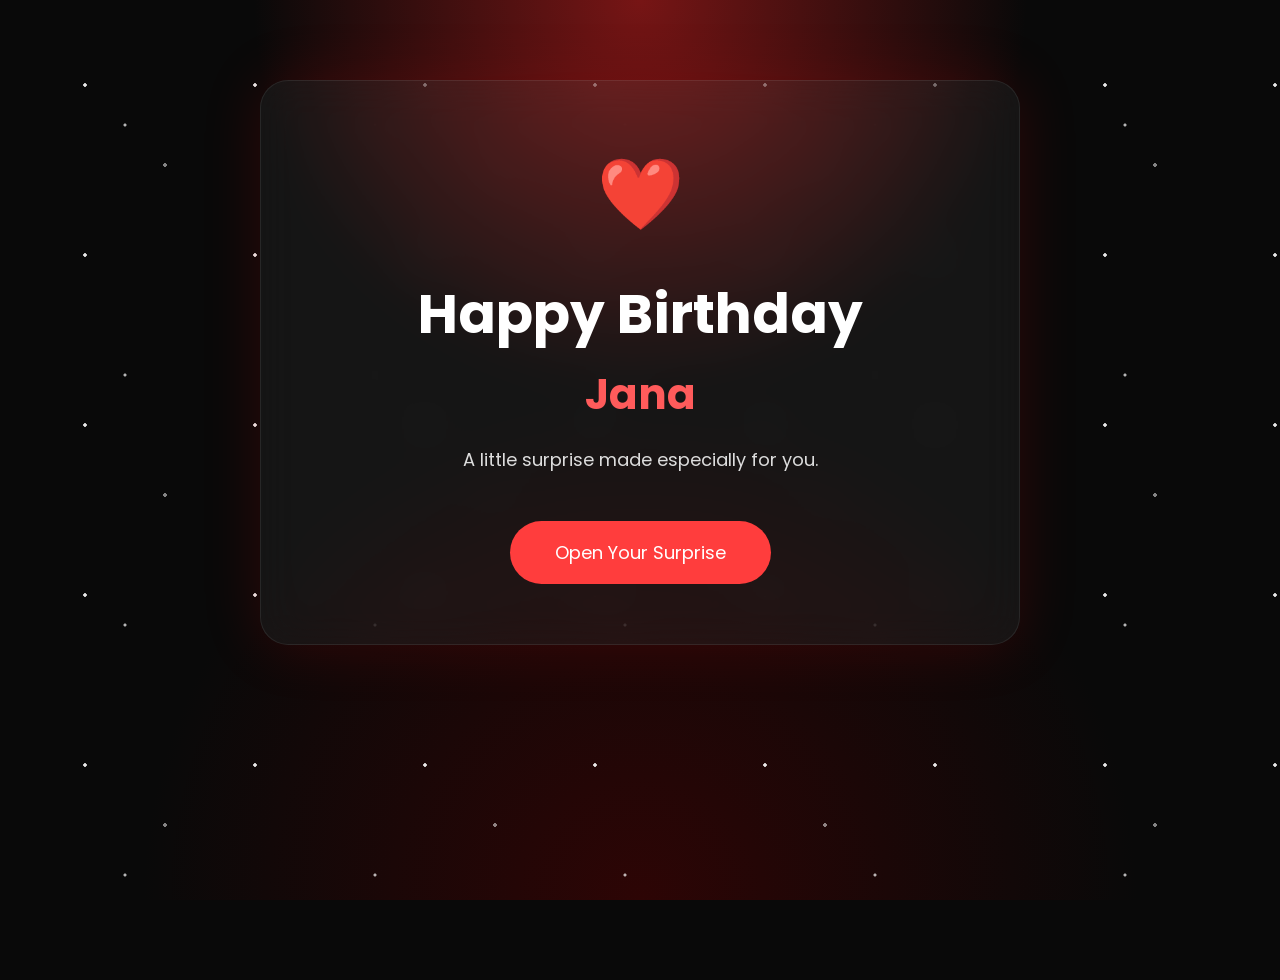
==== index.html @ ea2478ad "First version of Jana birthday website" ====
<!DOCTYPE html>
<html lang="en">
<head>
    <meta charset="UTF-8">
    <meta name="viewport" content="width=device-width, initial-scale=1.0">
    <title>Happy Birthday Jana ❤️</title>

    <link rel="stylesheet" href="style.css">
</head>

<body>

<div class="background">
    <div class="stars"></div>
</div>

<div class="container">

    <div class="heart">❤️</div>

    <h1>Happy Birthday</h1>

    <h2>Jana</h2>

    <p>A little surprise made especially for you.</p>

    <button id="openBtn">
        Open Your Surprise
    </button>

</div>

<script src="script.js"></script>

</body>
</html>
---- style.css ----
/* ===========================
   Google Font
=========================== */
@import url('https://fonts.googleapis.com/css2?family=Poppins:wght@300;400;500;700&display=swap');

*{
    margin:0;
    padding:0;
    box-sizing:border-box;
    font-family:'Poppins',sans-serif;
}

html{
    scroll-behavior:smooth;
}

body{
    background:#090909;
    color:#fff;
    min-height:100vh;
    overflow-x:hidden;
}

/* ===========================
   Background
=========================== */

.background{
    position:fixed;
    inset:0;
    z-index:-10;
    overflow:hidden;

    background:
    radial-gradient(circle at top,#771515 0%,transparent 35%),
    radial-gradient(circle at bottom,#2d0505 0%,transparent 45%),
    #090909;
}

/* ===========================
   Stars
=========================== */

.stars{
    position:absolute;
    inset:0;

    background-image:
        radial-gradient(circle,rgba(255,255,255,.9) 1.5px,transparent 2px),
        radial-gradient(circle,rgba(255,255,255,.7) 1px,transparent 2px),
        radial-gradient(circle,rgba(255,255,255,.5) 2px,transparent 2px);

    background-size:
        170px 170px,
        250px 250px,
        330px 330px;

    animation:twinkle 5s ease-in-out infinite;
}

@keyframes twinkle{

    0%{
        opacity:.4;
    }

    50%{
        opacity:1;
    }

    100%{
        opacity:.4;
    }

}

/* ===========================
   Container
=========================== */

.container{

    width:min(90%,760px);

    margin:80px auto;

    padding:60px;

    border-radius:28px;

    text-align:center;

    background:rgba(255,255,255,.05);

    backdrop-filter:blur(20px);

    border:1px solid rgba(255,255,255,.08);

    box-shadow:
    0 0 60px rgba(255,0,0,.15);

}

/* ===========================
   Heart
=========================== */

.heart{

    font-size:70px;

    margin-bottom:25px;

    animation:beat 1.3s infinite;

}

@keyframes beat{

    0%,100%{
        transform:scale(1);
    }

    30%{
        transform:scale(1.15);
    }

    60%{
        transform:scale(.92);
    }

}

/* ===========================
   Titles
=========================== */

h1{

    font-size:55px;

    font-weight:700;

}

h2{

    margin-top:8px;

    font-size:42px;

    color:#ff5b5b;

}

p{

    margin-top:18px;

    color:#ddd;

    line-height:1.8;

    font-size:18px;

}

/* ===========================
   Button
=========================== */

button{

    margin-top:45px;

    padding:18px 45px;

    border:none;

    border-radius:50px;

    background:#ff3d3d;

    color:#fff;

    font-size:18px;

    cursor:pointer;

    transition:.35s;

}

button:hover{

    transform:translateY(-5px);

    box-shadow:0 10px 30px rgba(255,0,0,.35);

}

/* ===========================
   Message
=========================== */

#message{

    margin-top:35px;

    text-align:left;

    white-space:pre-line;

    line-height:2;

    font-size:20px;

    min-height:350px;

}

.cursor{

    display:inline-block;

    width:2px;

    height:22px;

    background:#fff;

    animation:blink .7s infinite;

}

@keyframes blink{

    50%{
        opacity:0;
    }

}

/* ===========================
   Hearts Layer
=========================== */

#hearts{

    position:fixed;

    inset:0;

    overflow:hidden;

    pointer-events:none;

    z-index:-1;

}

.floating-heart{

    position:fixed;

    bottom:-40px;

    color:#ff4040;

    opacity:.85;

    animation:floatUp linear forwards;

    filter:drop-shadow(0 0 10px rgba(255,0,0,.5));

}

@keyframes floatUp{

    0%{

        transform:
        translateY(0)
        translateX(0)
        scale(.8);

        opacity:0;

    }

    15%{

        opacity:.9;

    }

    100%{

        transform:
        translateY(-120vh)
        translateX(var(--drift))
        scale(1.4);

        opacity:0;

    }

}

/* ===========================
   Scrollbar
=========================== */

::-webkit-scrollbar{

    width:8px;

}

::-webkit-scrollbar-track{

    background:#111;

}

::-webkit-scrollbar-thumb{

    background:#ff3d3d;

    border-radius:20px;

}

/* ===========================
   Responsive
=========================== */

@media(max-width:768px){

.container{

    padding:35px 25px;

    margin:40px auto;

}

h1{

    font-size:38px;

}

h2{

    font-size:30px;

}

#message{

    font-size:18px;

}

button{

    width:100%;

}

/* ===========================
   Intro Screen
=========================== */

#intro{

    position:fixed;

    inset:0;

    background:#090909;

    display:flex;

    justify-content:center;

    align-items:center;

    z-index:9999;

    transition:1s;

}

.intro-heart{

    font-size:90px;

    animation:introBeat 1.2s infinite;

}

@keyframes introBeat{

0%,100%{

transform:scale(1);

}

50%{

transform:scale(1.2);

}

}

#intro.hide{

opacity:0;

visibility:hidden;

}

/* Jana Glow */

.container h1{

    animation: glow 2.5s ease-in-out infinite;

}

@keyframes glow{

    0%,100%{

        text-shadow:
        0 0 10px rgba(255,80,80,.3);

    }

    50%{

        text-shadow:
        0 0 15px rgba(255,70,70,.7),
        0 0 30px rgba(255,40,40,.5);

    }

}
/* Secret Letter */

.hidden{
    display:none;
}

#secretLetter{

    margin-top:60px;

    text-align:center;

}

#letterBtn{

    background:#b3002d;

    padding:16px 35px;

    border:none;

    border-radius:40px;

    color:white;

    font-size:18px;

    cursor:pointer;

    transition:.3s;

}

#letterBtn:hover{

    transform:scale(1.05);

    box-shadow:0 0 25px rgba(255,0,80,.5);

}

#letterCard{

    display:none;

    margin-top:30px;

    padding:35px;

    border-radius:20px;

    background:rgba(255,255,255,.05);

    border:1px solid rgba(255,255,255,.08);

    animation:fadeLetter .8s;

}

#letterCard h2{

    color:#ff5b7f;

    margin-bottom:20px;

}

#letterCard p{

    text-align:center;

    line-height:2;

}

@keyframes fadeLetter{

from{

opacity:0;

transform:translateY(20px);

}

to{

opacity:1;

transform:translateY(0);

}
}
}
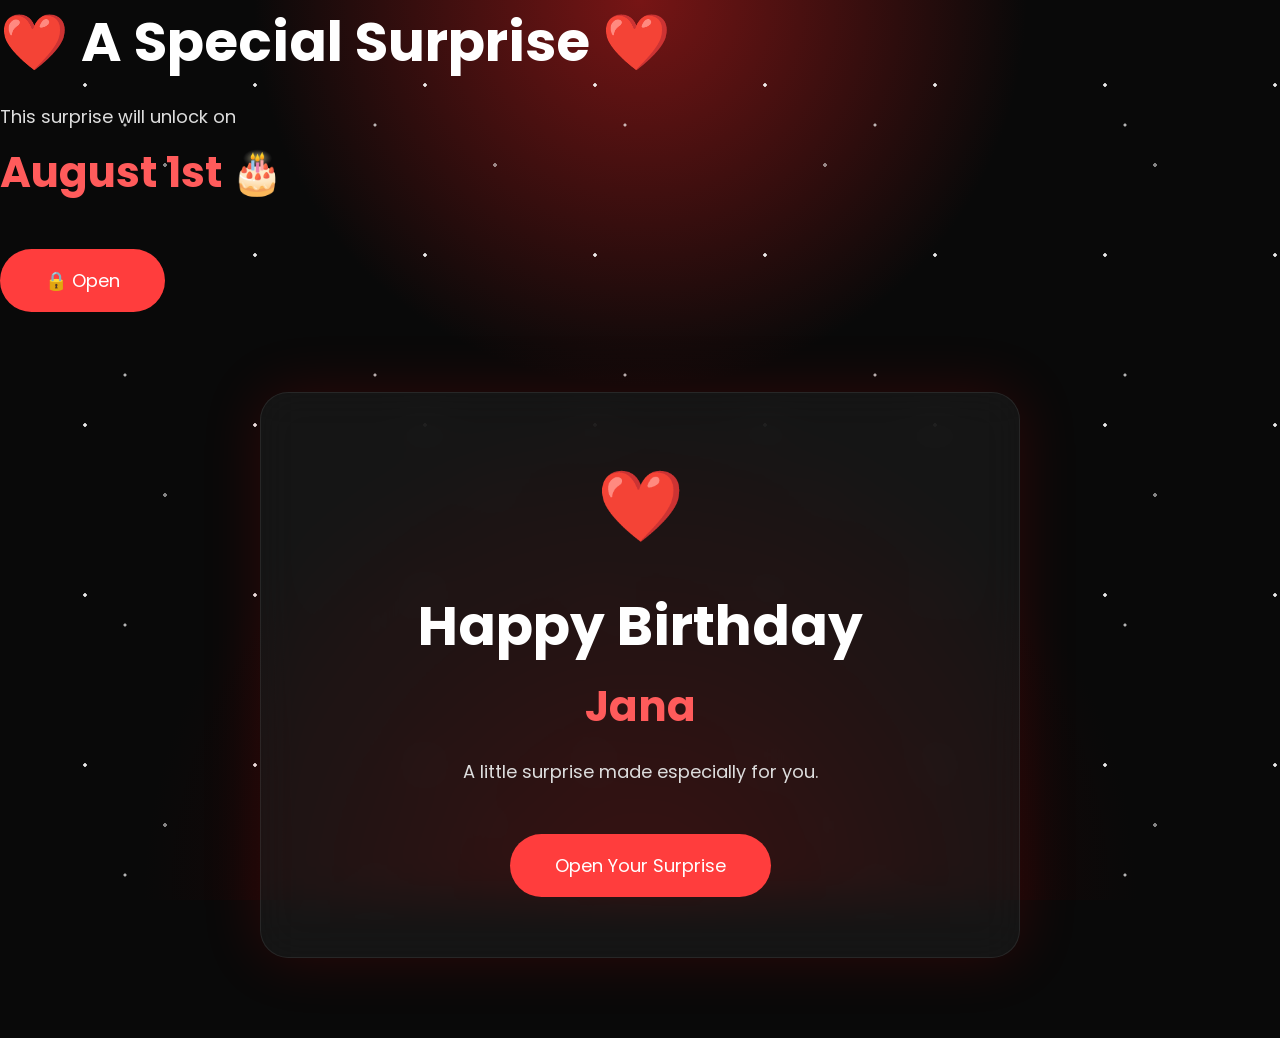
==== commit 85221f58: "Add birthday lock screen" ====
--- a/index.html
+++ b/index.html
@@ -8,7 +8,27 @@
     <link rel="stylesheet" href="style.css">
 </head>
 
+</div> 
+
 <body>
+
+    <div id="lockScreen">
+
+    <h1>❤️ A Special Surprise ❤️</h1>
+
+    <p>This surprise will unlock on</p>
+
+    <h2>August 1st 🎂</h2>
+
+    <div id="countdown"></div>
+
+    <button id="lockBtn">🔒 Open</button>
+
+    <p id="lockMessage"></p>
+
+</div>
+
+<div id="websiteContent">
 
 <div class="background">
     <div class="stars"></div>
@@ -33,4 +53,5 @@
 <script src="script.js"></script>
 
 </body>
+
 </html>
--- a/style.css
+++ b/style.css
@@ -545,4 +545,145 @@
 
 }
 }
+/* Final Question */
+
+#finalQuestion{
+
+    margin-top:60px;
+
+    text-align:center;
+
+}
+
+.answerButtons{
+
+    margin-top:25px;
+
+    display:flex;
+
+    justify-content:center;
+
+    gap:20px;
+
+    flex-wrap:wrap;
+
+}
+
+.answerBtn{
+
+    background:#ff3d3d;
+
+    border:none;
+
+    padding:16px 30px;
+
+    border-radius:40px;
+
+    color:white;
+
+    cursor:pointer;
+
+    transition:.3s;
+
+    font-size:17px;
+
+}
+
+.answerBtn:hover{
+
+    transform:scale(1.08);
+
+}
+/* ========================= */
+/* LOCK SCREEN */
+/* ========================= */
+
+#lockScreen{
+    position:fixed;
+    inset:0;
+    z-index:99999;
+
+    display:flex;
+    flex-direction:column;
+    justify-content:center;
+    align-items:center;
+    text-align:center;
+
+    background:
+    radial-gradient(circle at top,#731919 0%,transparent 35%),
+    radial-gradient(circle at bottom,#320707 0%,transparent 45%),
+    #090909;
+
+    color:white;
+    padding:30px;
+}
+
+#lockScreen h1{
+    font-size:52px;
+    margin-bottom:15px;
+}
+
+#lockScreen h2{
+    color:#ff5b7f;
+    margin-bottom:25px;
+}
+
+#countdown{
+
+    font-size:34px;
+    font-weight:bold;
+
+    margin:25px 0;
+
+    color:#ffd5d5;
+
+}
+
+#lockBtn{
+
+    background:#c40038;
+
+    color:white;
+
+    border:none;
+
+    border-radius:50px;
+
+    padding:18px 45px;
+
+    font-size:20px;
+
+    cursor:pointer;
+
+    transition:.35s;
+
+}
+
+#lockBtn:hover{
+
+    transform:scale(1.05);
+
+    box-shadow:0 0 25px rgba(255,0,80,.5);
+
+}
+
+#lockMessage{
+
+    margin-top:30px;
+
+    font-size:20px;
+
+    color:#ffe5e5;
+
+    min-height:35px;
+
+    transition:.4s;
+
+}
+
+#websiteContent{
+
+    display:none;
+
+}
 }
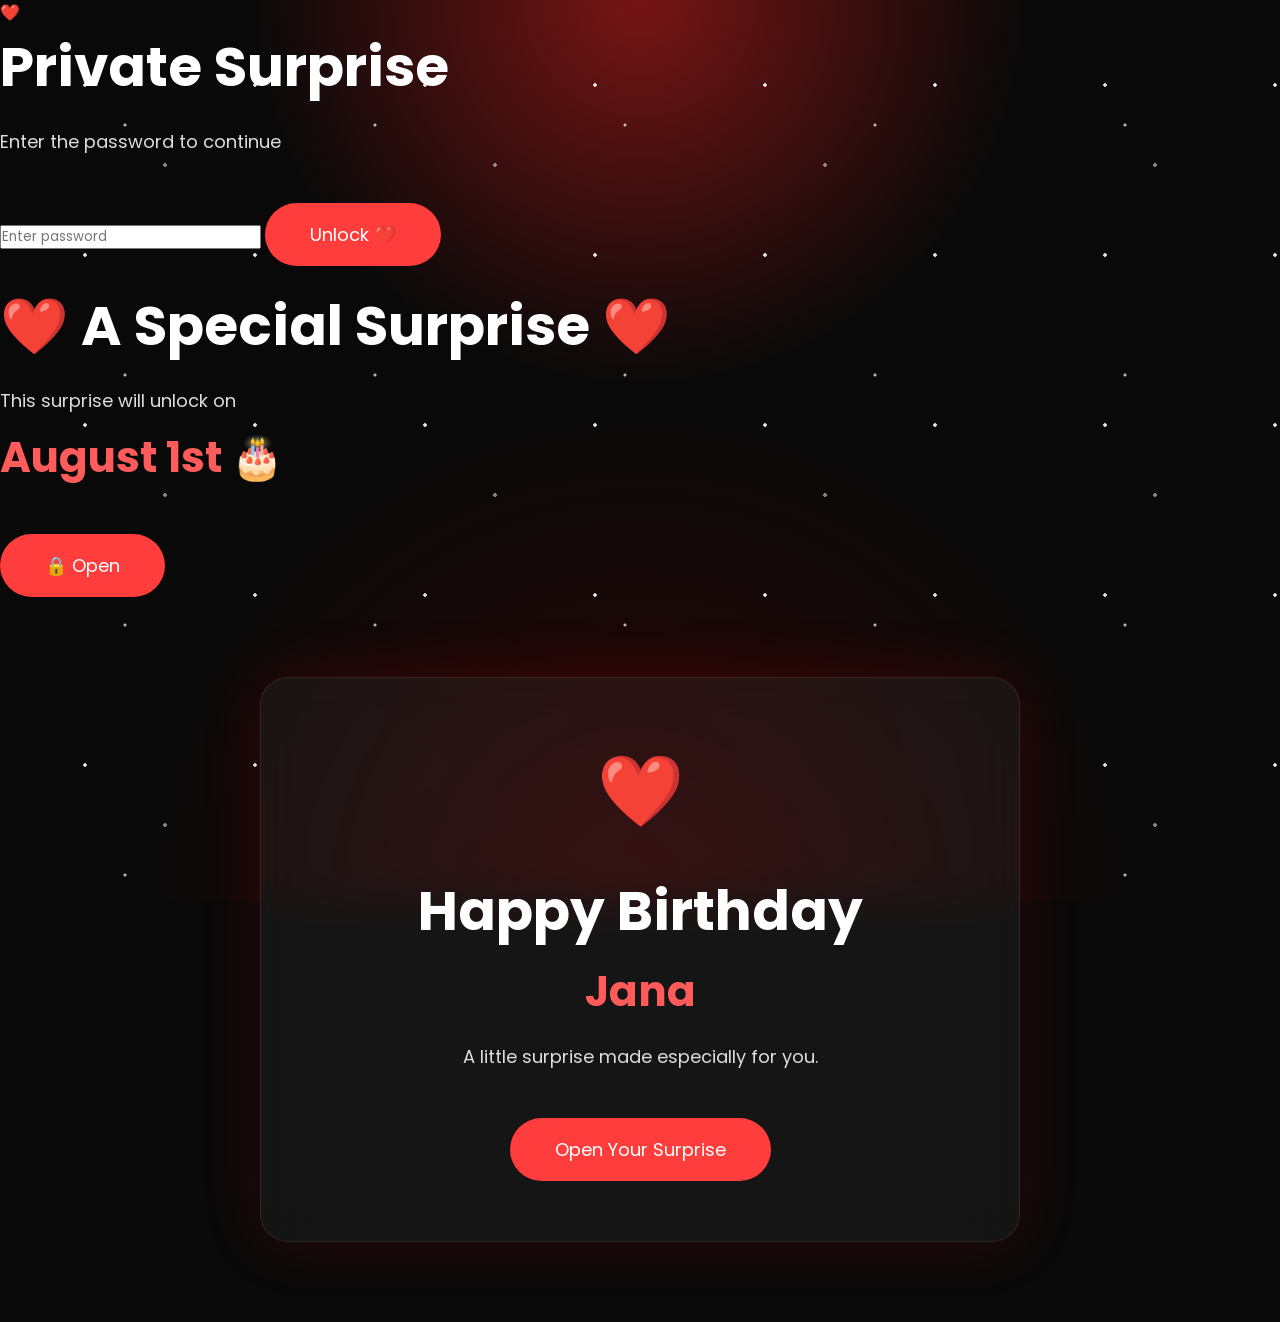
==== commit b594be35: "Add password protection" ====
--- a/index.html
+++ b/index.html
@@ -8,9 +8,33 @@
     <link rel="stylesheet" href="style.css">
 </head>
 
-</div> 
+<body>
 
-<body>
+    <div id="passwordScreen">
+
+    <div class="passwordBox">
+
+        <div class="passwordHeart">❤️</div>
+
+        <h1>Private Surprise</h1>
+
+        <p>Enter the password to continue</p>
+
+        <input
+            type="password"
+            id="passwordInput"
+            placeholder="Enter password"
+        >
+
+        <button id="passwordBtn">
+            Unlock ❤️
+        </button>
+
+        <p id="passwordMessage"></p>
+
+    </div>
+
+</div>
 
     <div id="lockScreen">
 
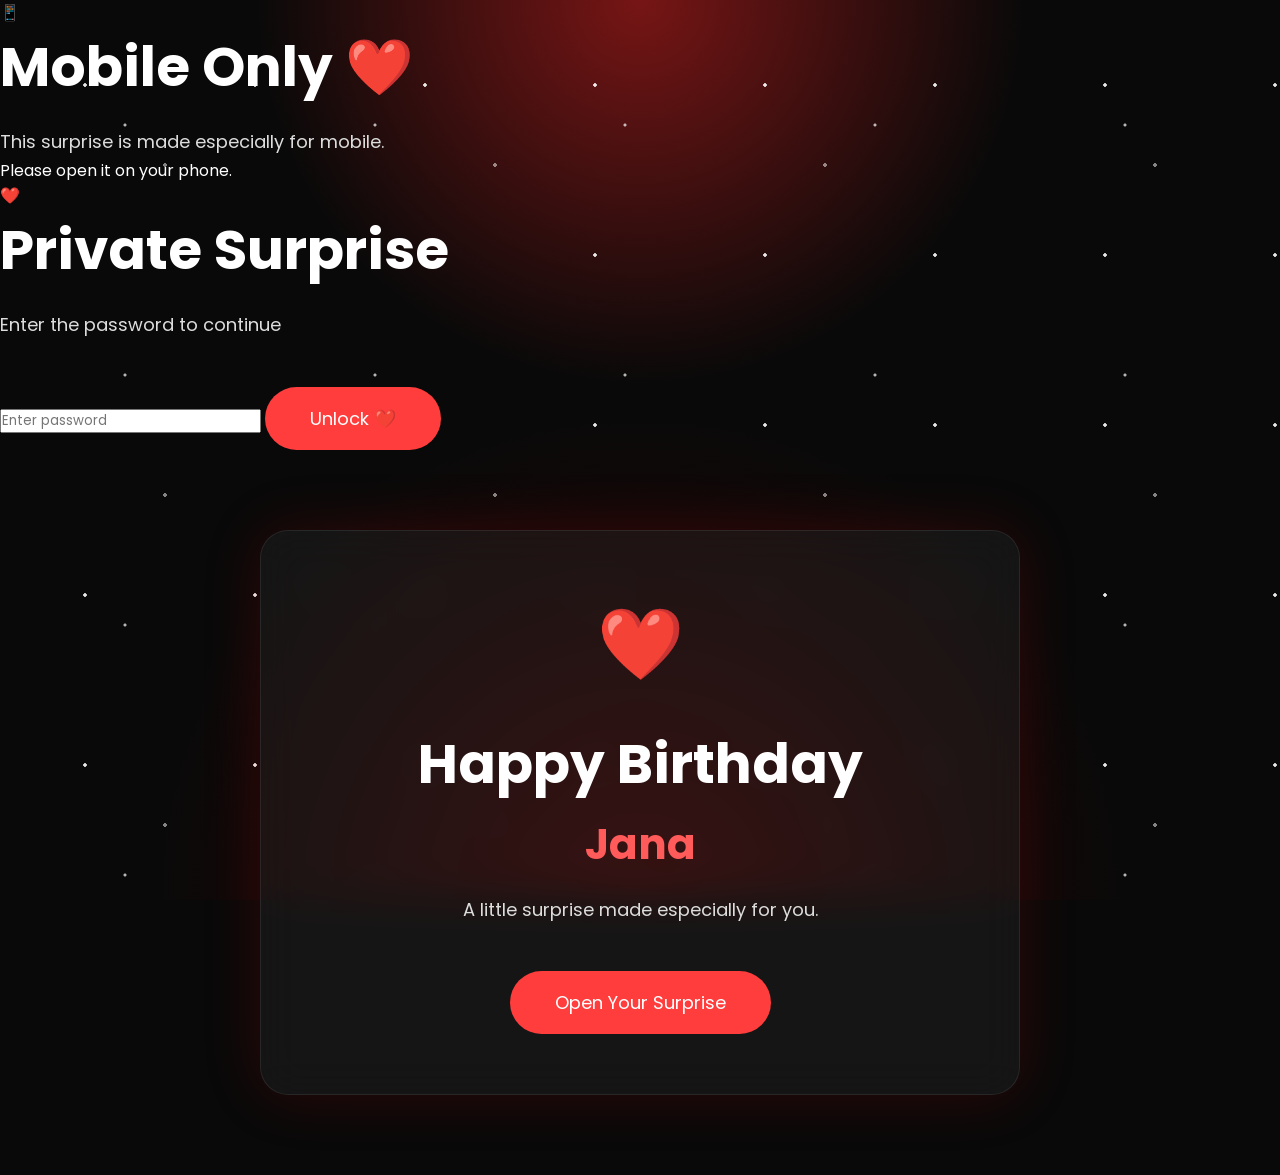
==== commit 47493220: "Add mobile only protection" ====
--- a/index.html
+++ b/index.html
@@ -9,6 +9,26 @@
 </head>
 
 <body>
+    
+    <div id="desktopMessage">
+
+    <div class="desktopBox">
+
+        <div class="desktopIcon">📱</div>
+
+        <h1>Mobile Only ❤️</h1>
+
+        <p>
+            This surprise is made especially for mobile.
+        </p>
+
+        <span>
+            Please open it on your phone.
+        </span>
+
+    </div>
+
+</div>
 
     <div id="passwordScreen">
 
--- a/style.css
+++ b/style.css
@@ -686,4 +686,298 @@
     display:none;
 
 }
+
+/* ===========================
+   PASSWORD SCREEN
+=========================== */
+
+#passwordScreen {
+
+    position: fixed;
+
+    inset: 0;
+
+    width: 100%;
+    height: 100vh;
+
+    background:
+        radial-gradient(
+            circle at top,
+            rgba(150, 0, 30, 0.45),
+            transparent 45%
+        ),
+        #090909;
+
+    display: flex;
+
+    justify-content: center;
+
+    align-items: center;
+
+    z-index: 10000;
+
+    padding: 25px;
+
+    box-sizing: border-box;
+
+    transition: opacity 0.7s ease;
+
+}
+
+
+.passwordBox {
+
+    width: 100%;
+    max-width: 500px;
+
+    padding: 45px 30px;
+
+    text-align: center;
+
+    background: rgba(255,255,255,0.045);
+
+    border: 1px solid rgba(255,255,255,0.12);
+
+    border-radius: 28px;
+
+    backdrop-filter: blur(15px);
+
+    box-shadow:
+        0 0 40px rgba(120,0,30,0.25),
+        inset 0 0 30px rgba(255,255,255,0.02);
+
+}
+
+
+.passwordHeart {
+
+    font-size: 65px;
+
+    margin-bottom: 20px;
+
+}
+
+
+.passwordBox h1 {
+
+    color: white;
+
+    font-size: clamp(38px, 8vw, 60px);
+
+    margin-bottom: 20px;
+
+}
+
+
+.passwordBox p {
+
+    color: rgba(255,255,255,0.8);
+
+    font-size: 20px;
+
+    margin-bottom: 25px;
+
+}
+
+
+#passwordInput {
+
+    width: 100%;
+
+    box-sizing: border-box;
+
+    padding: 17px 20px;
+
+    border-radius: 35px;
+
+    border: 1px solid rgba(255,255,255,0.15);
+
+    outline: none;
+
+    background: rgba(255,255,255,0.08);
+
+    color: white;
+
+    font-size: 18px;
+
+    text-align: center;
+
+}
+
+
+#passwordInput::placeholder {
+
+    color: rgba(255,255,255,0.55);
+
+}
+
+
+#passwordInput:focus {
+
+    border-color: #ff3b5c;
+
+    box-shadow: 0 0 20px rgba(255,0,70,0.25);
+
+}
+
+
+#passwordBtn {
+
+    width: 100%;
+
+    margin-top: 20px;
+
+    padding: 17px;
+
+    border: none;
+
+    border-radius: 35px;
+
+    background: #b3002d;
+
+    color: white;
+
+    font-size: 20px;
+
+    cursor: pointer;
+
+    transition: 0.3s;
+
+    box-shadow: 0 0 20px rgba(180,0,45,0.35);
+
+}
+
+
+#passwordBtn:hover {
+
+    transform: scale(1.03);
+
+    box-shadow: 0 0 30px rgba(255,0,70,0.5);
+
+}
+
+
+#passwordMessage {
+
+    min-height: 25px;
+
+    margin-top: 20px;
+
+    margin-bottom: 0;
+
+    color: #ff6b87;
+
+    font-size: 17px;
+
+}
+
+/* ===========================
+   DESKTOP BLOCK
+=========================== */
+
+#desktopMessage {
+    display: none;
+}
+
+
+/* ===========================
+   DESKTOP / LAPTOP
+=========================== */
+
+@media (min-width: 769px) {
+
+    #desktopMessage {
+
+        position: fixed;
+
+        inset: 0;
+
+        width: 100%;
+        height: 100vh;
+
+        display: flex;
+
+        justify-content: center;
+        align-items: center;
+
+        background:
+            radial-gradient(
+                circle at top,
+                rgba(130, 0, 30, 0.45),
+                transparent 45%
+            ),
+            #080808;
+
+        z-index: 99999;
+
+        padding: 30px;
+
+        box-sizing: border-box;
+
+    }
+
+
+    .desktopBox {
+
+        width: 90%;
+        max-width: 550px;
+
+        padding: 55px 40px;
+
+        text-align: center;
+
+        background: rgba(255,255,255,0.045);
+
+        border: 1px solid rgba(255,255,255,0.12);
+
+        border-radius: 30px;
+
+        backdrop-filter: blur(15px);
+
+        box-shadow:
+            0 0 50px rgba(120,0,30,0.3);
+
+    }
+
+
+    .desktopIcon {
+
+        font-size: 75px;
+
+        margin-bottom: 20px;
+
+    }
+
+
+    .desktopBox h1 {
+
+        color: white;
+
+        font-size: 48px;
+
+        margin: 0 0 20px;
+
+    }
+
+
+    .desktopBox p {
+
+        color: rgba(255,255,255,0.85);
+
+        font-size: 22px;
+
+        margin: 0 0 12px;
+
+    }
+
+
+    .desktopBox span {
+
+        color: #ff6b87;
+
+        font-size: 18px;
+
+    }
+
+}
 }
